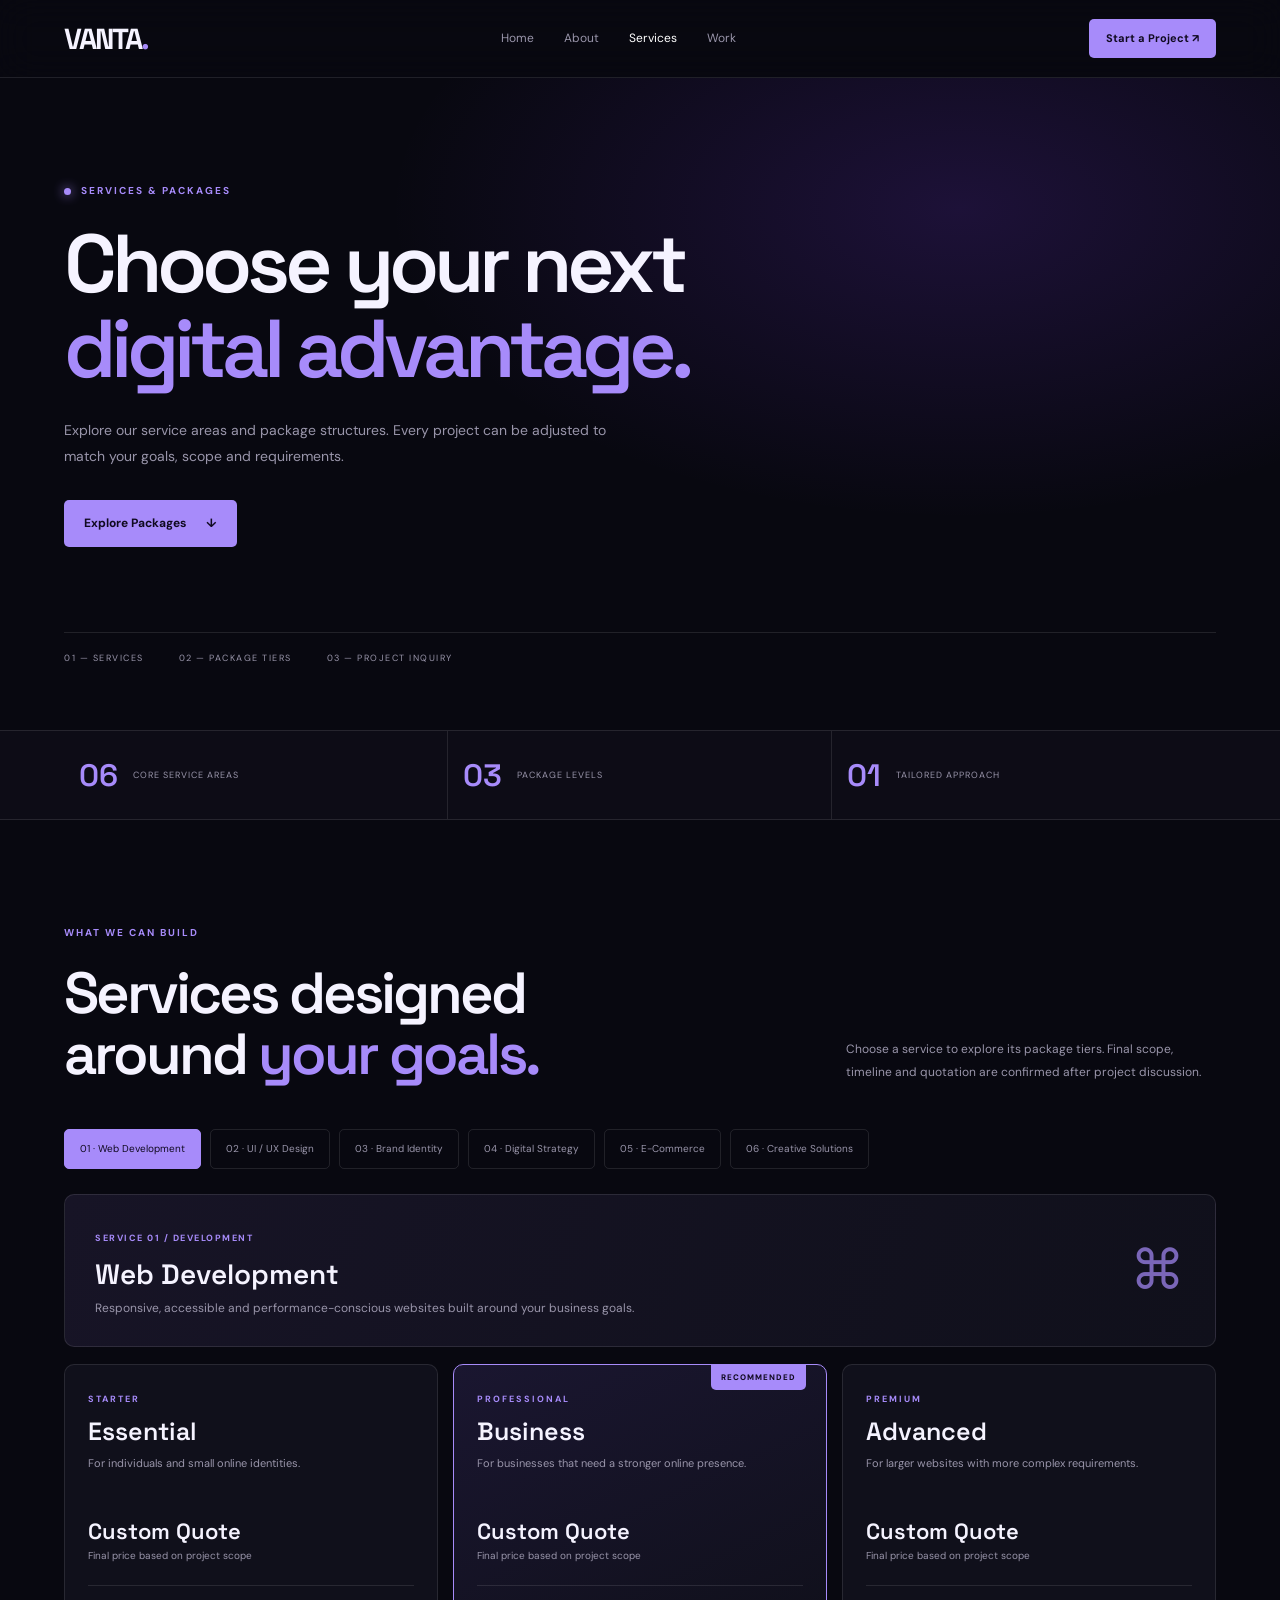
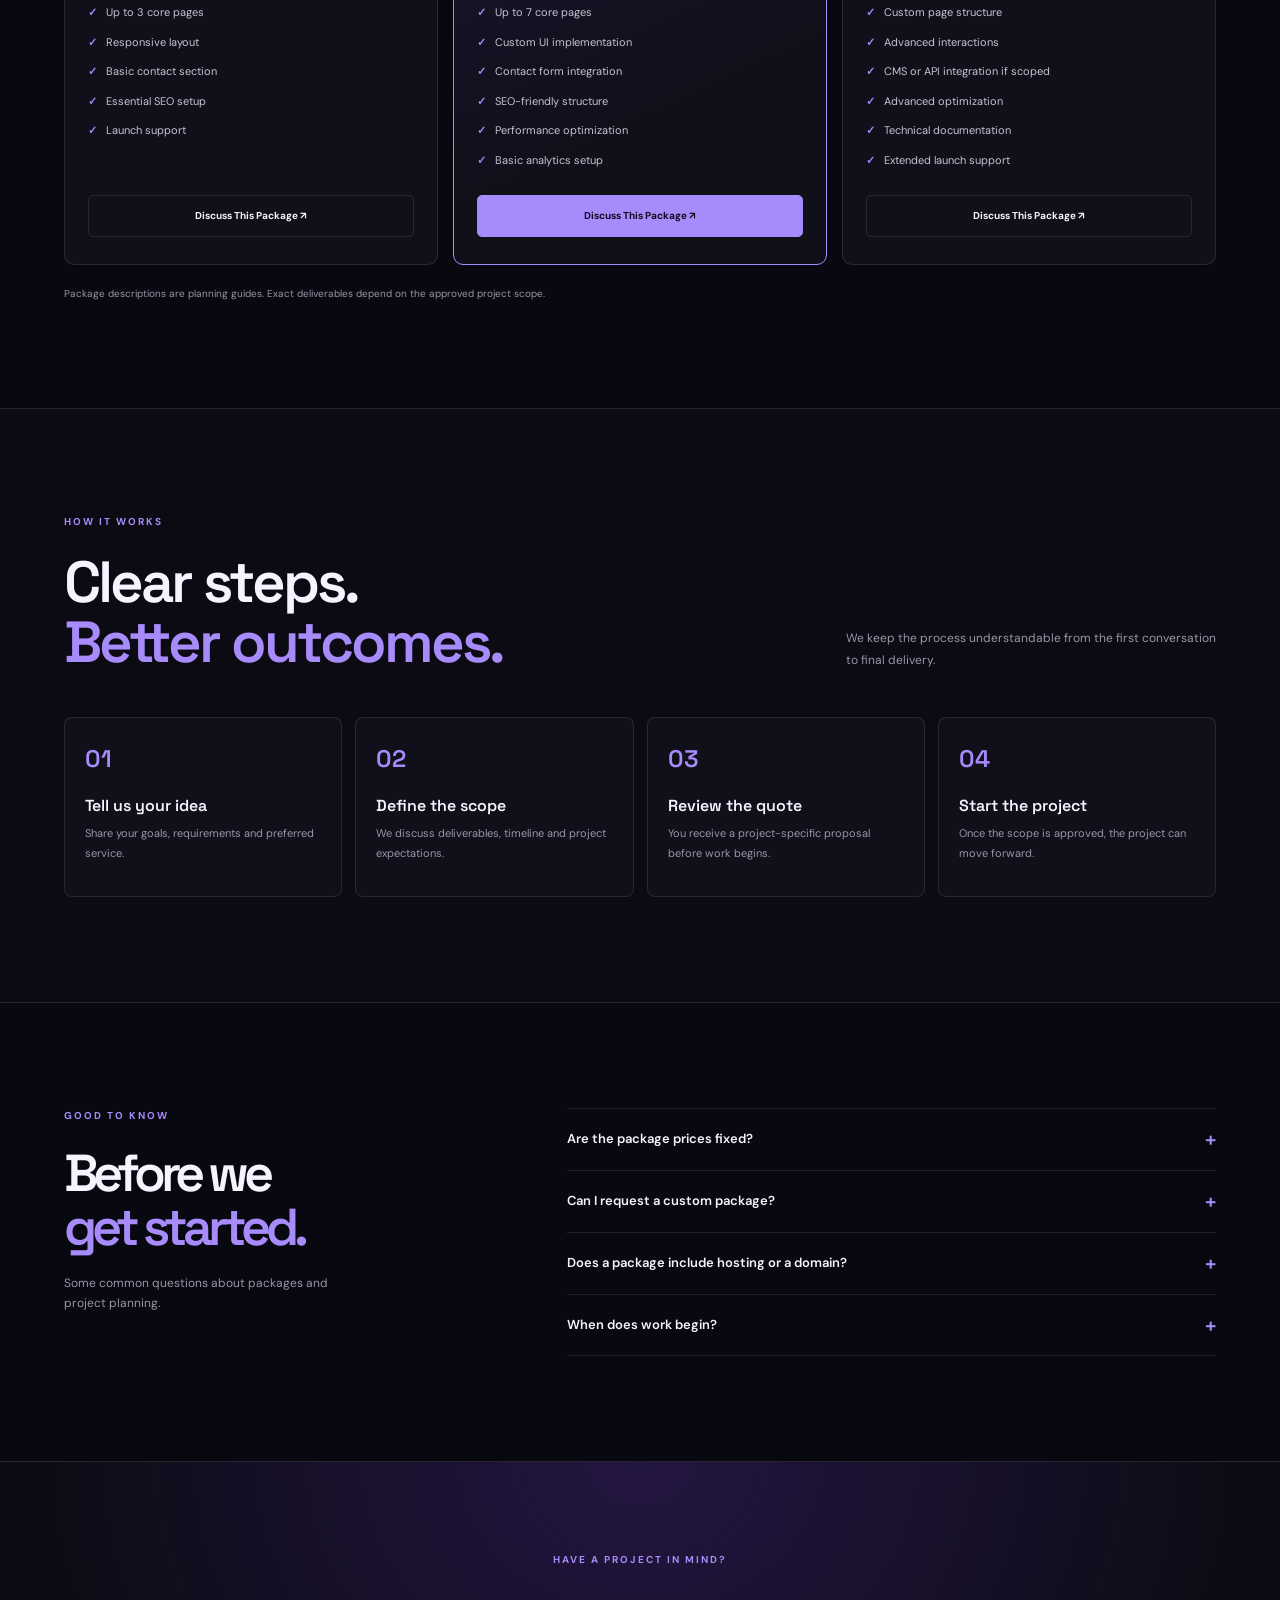
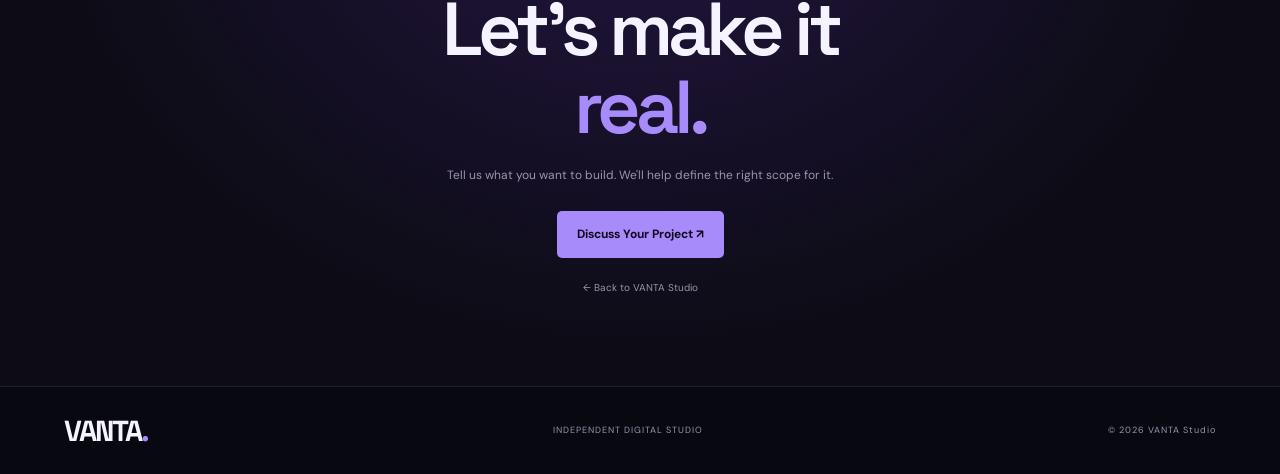
==== packages.html @ 41acab45 "feat: add services and interactive package selection page" ====
<!DOCTYPE html>
<html lang="en">
<head>
  <meta charset="UTF-8">
  <meta name="viewport" content="width=device-width, initial-scale=1.0">
  <meta name="theme-color" content="#080810">
  <meta name="description" content="Explore VANTA Studio services and project packages.">
  <title>Services & Packages — VANTA Studio</title>
  <link rel="preconnect" href="https://fonts.googleapis.com">
  <link rel="preconnect" href="https://fonts.gstatic.com" crossorigin>
  <link href="https://fonts.googleapis.com/css2?family=DM+Sans:wght@400;500;600;700;800&family=Space+Grotesk:wght@400;500;600;700&display=swap" rel="stylesheet">
  <link rel="stylesheet" href="packages.css">
  <script src="packages.js" defer></script>
</head>
<body>
  <header class="site-header">
    <nav class="nav container">
      <a href="index.html" class="logo">VANTA<span>.</span></a>
      <div class="nav-links">
        <a href="index.html">Home</a>
        <a href="index.html#about">About</a>
        <a href="index.html#services" class="active">Services</a>
        <a href="index.html#work">Work</a>
      </div>
      <a class="nav-cta" href="index.html#contact">Start a Project ↗</a>
    </nav>
  </header>

  <main>
    <section class="page-hero">
      <div class="container">
        <div class="eyebrow"><span></span> SERVICES & PACKAGES</div>
        <h1>Choose your next<br><span>digital advantage.</span></h1>
        <p>Explore our service areas and package structures. Every project can be adjusted to match your goals, scope and requirements.</p>
        <a href="#services" class="primary-button">Explore Packages <span>↓</span></a>
        <div class="hero-meta">
          <span>01 — SERVICES</span>
          <span>02 — PACKAGE TIERS</span>
          <span>03 — PROJECT INQUIRY</span>
        </div>
      </div>
    </section>

    <section class="intro-strip">
      <div class="container intro-grid">
        <div><span class="intro-number">06</span><span>CORE SERVICE AREAS</span></div>
        <div><span class="intro-number">03</span><span>PACKAGE LEVELS</span></div>
        <div><span class="intro-number">01</span><span>TAILORED APPROACH</span></div>
      </div>
    </section>

    <section class="services-section" id="services">
      <div class="container">
        <div class="section-heading">
          <div>
            <div class="eyebrow">WHAT WE CAN BUILD</div>
            <h2>Services designed<br>around <span>your goals.</span></h2>
          </div>
          <p>Choose a service to explore its package tiers. Final scope, timeline and quotation are confirmed after project discussion.</p>
        </div>

        <div class="service-tabs" role="tablist" aria-label="Choose a service">
          <button class="service-tab active" data-service="web" role="tab" aria-selected="true">01 · Web Development</button>
          <button class="service-tab" data-service="uiux" role="tab" aria-selected="false">02 · UI / UX Design</button>
          <button class="service-tab" data-service="brand" role="tab" aria-selected="false">03 · Brand Identity</button>
          <button class="service-tab" data-service="strategy" role="tab" aria-selected="false">04 · Digital Strategy</button>
          <button class="service-tab" data-service="commerce" role="tab" aria-selected="false">05 · E-Commerce</button>
          <button class="service-tab" data-service="creative" role="tab" aria-selected="false">06 · Creative Solutions</button>
        </div>

        <div class="service-intro" aria-live="polite">
          <div>
            <span class="service-kicker" id="serviceKicker">SERVICE 01 / DEVELOPMENT</span>
            <h3 id="serviceTitle">Web Development</h3>
            <p id="serviceDescription">Responsive, accessible and performance-conscious websites built around your business goals.</p>
          </div>
          <span class="service-symbol" id="serviceSymbol">⌘</span>
        </div>

        <div class="package-grid" id="packageGrid">
          <!-- Package cards are rendered by packages.js -->
        </div>

        <p class="package-note">Package descriptions are planning guides. Exact deliverables depend on the approved project scope.</p>
      </div>
    </section>

    <section class="how-section">
      <div class="container">
        <div class="section-heading">
          <div>
            <div class="eyebrow">HOW IT WORKS</div>
            <h2>Clear steps.<br><span>Better outcomes.</span></h2>
          </div>
          <p>We keep the process understandable from the first conversation to final delivery.</p>
        </div>
        <div class="steps-grid">
          <article class="step-card"><span>01</span><h3>Tell us your idea</h3><p>Share your goals, requirements and preferred service.</p></article>
          <article class="step-card"><span>02</span><h3>Define the scope</h3><p>We discuss deliverables, timeline and project expectations.</p></article>
          <article class="step-card"><span>03</span><h3>Review the quote</h3><p>You receive a project-specific proposal before work begins.</p></article>
          <article class="step-card"><span>04</span><h3>Start the project</h3><p>Once the scope is approved, the project can move forward.</p></article>
        </div>
      </div>
    </section>

    <section class="faq-section">
      <div class="container faq-layout">
        <div>
          <div class="eyebrow">GOOD TO KNOW</div>
          <h2>Before we<br><span>get started.</span></h2>
          <p>Some common questions about packages and project planning.</p>
        </div>
        <div class="faq-list">
          <details>
            <summary>Are the package prices fixed?</summary>
            <p>No. Pricing is currently provided through a custom quotation. Final cost depends on scope, complexity, content and integrations.</p>
          </details>
          <details>
            <summary>Can I request a custom package?</summary>
            <p>Yes. You can describe your requirements and request a combination of deliverables suited to your project.</p>
          </details>
          <details>
            <summary>Does a package include hosting or a domain?</summary>
            <p>Not by default. Hosting, domain registration, paid services and third-party subscriptions should be discussed and quoted separately.</p>
          </details>
          <details>
            <summary>When does work begin?</summary>
            <p>Work should begin only after the scope, deliverables, timeline, responsibilities and payment terms have been agreed.</p>
          </details>
        </div>
      </div>
    </section>

    <section class="final-cta">
      <div class="container cta-inner">
        <div class="eyebrow">HAVE A PROJECT IN MIND?</div>
        <h2>Let's make it<br><span>real.</span></h2>
        <p>Tell us what you want to build. We'll help define the right scope for it.</p>
        <a href="index.html#contact" class="primary-button">Discuss Your Project ↗</a>
        <a href="index.html" class="back-link">← Back to VANTA Studio</a>
      </div>
    </section>
  </main>

  <footer class="footer">
    <div class="container footer-inner">
      <a href="index.html" class="logo">VANTA<span>.</span></a>
      <span>INDEPENDENT DIGITAL STUDIO</span>
      <span>© <span id="year"></span> VANTA Studio</span>
    </div>
  </footer>
</body>
</html>
---- packages.css ----
:root {
  --bg: #080810;
  --surface: #10101b;
  --surface-2: #171625;
  --text: #f5f3ff;
  --muted: #9995aa;
  --accent: #a78bfa;
  --accent-dark: #7c3aed;
  --border: rgba(255,255,255,.1);
  --heading: "Space Grotesk", sans-serif;
  --body: "DM Sans", sans-serif;
}

* { box-sizing: border-box; margin: 0; padding: 0; }
html { scroll-behavior: smooth; scroll-padding-top: 90px; }
body { background: var(--bg); color: var(--text); font-family: var(--body); line-height: 1.6; }
a { color: inherit; text-decoration: none; }
button { font: inherit; cursor: pointer; }
.container { width: min(1160px, 90%); margin: auto; }
span { color: inherit; }

.site-header {
  height: 78px; position: sticky; top: 0; z-index: 20;
  background: rgba(8,8,16,.88); backdrop-filter: blur(18px);
  border-bottom: 1px solid var(--border);
}
.nav { height: 100%; display: flex; align-items: center; justify-content: space-between; }
.logo { font: 700 29px var(--heading); letter-spacing: -2px; }
.logo span { color: var(--accent); }
.nav-links { display: flex; gap: 30px; }
.nav-links a { color: var(--muted); font-size: 12px; transition: .2s; }
.nav-links a:hover,.nav-links a.active { color: white; }
.nav-cta { padding: 11px 17px; border-radius: 5px; background: var(--accent); color: #100a20; font-size: 11px; font-weight: 700; }

.page-hero {
  padding: 105px 0 65px;
  background: radial-gradient(ellipse at 75% 20%,rgba(124,58,237,.18),transparent 42%);
}
.eyebrow { color: var(--accent); font-size: 10px; letter-spacing: 2px; font-weight: 700; margin-bottom: 22px; }
.page-hero .eyebrow { display: flex; align-items: center; gap: 10px; }
.page-hero .eyebrow span { width: 7px; height: 7px; border-radius: 50%; background: var(--accent); box-shadow: 0 0 12px var(--accent); }
.page-hero h1,.section-heading h2,.faq-layout h2,.cta-inner h2 {
  font: 600 clamp(48px,7vw,82px)/1.04 var(--heading);
  letter-spacing: -5px;
}
.page-hero h1 > span,.section-heading h2 > span,.faq-layout h2 > span,.cta-inner h2 > span {
  color: var(--accent);
}
.page-hero > .container > p { max-width: 570px; color: var(--muted); font-size: 14px; line-height: 1.9; margin: 25px 0 30px; }

.primary-button {
  display: inline-flex; align-items: center; gap: 20px;
  background: var(--accent); color: #100a20; border-radius: 5px;
  padding: 14px 20px; font-size: 12px; font-weight: 700;
  transition: .25s;
}
.primary-button:hover { background: #c4b5fd; transform: translateY(-3px); }

.hero-meta { display: flex; flex-wrap: wrap; gap: 35px; margin-top: 85px; padding-top: 18px; border-top: 1px solid var(--border); }
.hero-meta span { font-size: 9px; letter-spacing: 1.5px; color: var(--muted); }

.intro-strip { border-block: 1px solid var(--border); background: #0d0c16; }
.intro-grid { display: grid; grid-template-columns: repeat(3,1fr); }
.intro-grid > div { padding: 24px 15px; display: flex; align-items: center; gap: 15px; border-right: 1px solid var(--border); }
.intro-grid > div:last-child { border: 0; }
.intro-number { font: 600 31px var(--heading); color: var(--accent); }
.intro-grid > div > span:last-child { color: var(--muted); font-size: 9px; letter-spacing: 1px; }

.services-section,.how-section,.faq-section { padding: 105px 0; }
.section-heading { display: flex; align-items: end; justify-content: space-between; gap: 35px; margin-bottom: 45px; }
.section-heading h2 { font-size: clamp(39px,5vw,58px); letter-spacing: -3px; }
.section-heading > p { color: var(--muted); max-width: 370px; font-size: 12px; line-height: 1.9; }

.service-tabs { display: flex; flex-wrap: wrap; gap: 9px; margin-bottom: 25px; }
.service-tab { padding: 11px 15px; background: transparent; border: 1px solid var(--border); color: var(--muted); border-radius: 5px; font-size: 10px; transition: .2s; }
.service-tab:hover,.service-tab.active { background: var(--accent); color: #100a20; border-color: var(--accent); }

.service-intro {
  background: linear-gradient(110deg,#171426,#10101b);
  border: 1px solid var(--border); border-radius: 10px;
  padding: 28px 30px; display: flex; justify-content: space-between;
  align-items: center; gap: 20px; margin-bottom: 17px;
}
.service-kicker { color: var(--accent); font-size: 9px; letter-spacing: 1.5px; font-weight: 700; }
.service-intro h3 { font: 600 28px var(--heading); margin: 7px 0; }
.service-intro p { color: var(--muted); font-size: 12px; max-width: 620px; }
.service-symbol { font-size: 55px; color: var(--accent); opacity: .7; }

.package-grid { display: grid; grid-template-columns: repeat(3,1fr); gap: 15px; }
.package-card {
  position: relative; background: var(--surface); border: 1px solid var(--border);
  border-radius: 10px; padding: 27px 23px; display: flex; flex-direction: column;
  min-height: 440px; transition: .25s;
}
.package-card:hover { transform: translateY(-5px); border-color: rgba(167,139,250,.55); }
.package-card.featured { border-color: var(--accent); background: linear-gradient(155deg,#1a1630,#10101b 65%); }
.package-badge { position: absolute; top: 0; right: 20px; background: var(--accent); color: #100a20; font-size: 8px; font-weight: 800; letter-spacing: 1px; padding: 6px 10px; border-radius: 0 0 5px 5px; }
.package-tier { color: var(--accent); font-size: 9px; font-weight: 700; letter-spacing: 2px; }
.package-card h4 { font: 600 25px var(--heading); margin-top: 9px; }
.package-description { color: var(--muted); font-size: 11px; min-height: 42px; margin-top: 8px; }
.package-price { font: 600 22px var(--heading); margin: 20px 0 5px; }
.package-price small { display: block; font: 10px var(--body); color: var(--muted); margin-top: 4px; }
.package-divider { height: 1px; background: var(--border); margin: 18px 0; }
.package-includes { list-style: none; display: grid; gap: 12px; margin-bottom: 25px; }
.package-includes li { color: #c7c3d2; font-size: 11px; display: flex; gap: 9px; }
.package-includes li::before { content: "✓"; color: var(--accent); font-weight: 800; }
.package-action { display: block; text-align: center; margin-top: auto; border: 1px solid var(--border); padding: 12px; border-radius: 5px; font-size: 10px; font-weight: 700; transition: .2s; }
.package-action:hover,.featured .package-action { background: var(--accent); border-color: var(--accent); color: #100a20; }
.package-note { color: var(--muted); font-size: 10px; margin-top: 20px; line-height: 1.8; }

.how-section { background: #0c0b14; border-block: 1px solid var(--border); }
.steps-grid { display: grid; grid-template-columns: repeat(4,1fr); gap: 13px; }
.step-card { padding: 25px 20px; border: 1px solid var(--border); background: var(--surface); border-radius: 8px; min-height: 180px; }
.step-card > span { color: var(--accent); font: 600 24px var(--heading); }
.step-card h3 { font: 600 16px var(--heading); margin: 20px 0 8px; }
.step-card p { color: var(--muted); font-size: 11px; line-height: 1.8; }

.faq-layout { display: grid; grid-template-columns: .8fr 1.2fr; gap: 70px; }
.faq-layout h2 { font-size: 52px; }
.faq-layout > div:first-child > p { color: var(--muted); font-size: 12px; margin-top: 20px; max-width: 300px; }
.faq-list details { border-bottom: 1px solid var(--border); padding: 20px 0; }
.faq-list details:first-child { border-top: 1px solid var(--border); }
.faq-list summary { list-style: none; cursor: pointer; font-size: 13px; font-weight: 600; display: flex; justify-content: space-between; gap: 20px; }
.faq-list summary::-webkit-details-marker { display: none; }
.faq-list summary::after { content: "+"; color: var(--accent); font-size: 20px; line-height: 1; }
.faq-list details[open] summary::after { content: "−"; }
.faq-list details p { color: var(--muted); font-size: 11px; line-height: 1.9; padding-top: 13px; max-width: 600px; }

.final-cta { padding: 90px 0; background: radial-gradient(ellipse at 50% 0%,rgba(124,58,237,.2),transparent 65%),#0d0c16; text-align: center; border-top: 1px solid var(--border); }
.cta-inner h2 { font-size: clamp(48px,7vw,75px); }
.cta-inner > p { color: var(--muted); font-size: 12px; margin: 20px auto 25px; max-width: 420px; }
.back-link { display: block; margin-top: 22px; color: var(--muted); font-size: 10px; }
.back-link:hover { color: white; }

.footer { border-top: 1px solid var(--border); padding: 25px 0; }
.footer-inner { display: flex; align-items: center; justify-content: space-between; gap: 15px; }
.footer-inner > span { color: var(--muted); font-size: 9px; letter-spacing: 1px; }

@media(max-width:850px) {
  .nav-links { gap: 15px; }
  .package-grid { grid-template-columns: 1fr 1fr; }
  .package-card:last-child { grid-column: 1 / -1; }
  .steps-grid { grid-template-columns: 1fr 1fr; }
  .faq-layout { gap: 35px; }
}
@media(max-width:600px) {
  .site-header { height: 68px; }
  .nav-links { display: none; }
  .logo { font-size: 26px; }
  .nav-cta { font-size: 10px; padding: 10px 12px; }
  .page-hero { padding: 75px 0 45px; }
  .page-hero h1 { font-size: 52px; letter-spacing: -3px; }
  .hero-meta { margin-top: 55px; gap: 14px 22px; }
  .intro-grid { grid-template-columns: 1fr; }
  .intro-grid > div { border-right: 0; border-bottom: 1px solid var(--border); padding: 15px 5px; }
  .intro-grid > div:last-child { border-bottom: 0; }
  .services-section,.how-section,.faq-section { padding: 75px 0; }
  .section-heading { display: block; }
  .section-heading > p { margin-top: 18px; }
  .section-heading h2 { font-size: 42px; }
  .service-tabs { display: grid; grid-template-columns: 1fr 1fr; }
  .service-tab { text-align: left; line-height: 1.5; }
  .service-intro { padding: 22px 18px; }
  .service-intro h3 { font-size: 23px; }
  .service-symbol { font-size: 38px; }
  .package-grid { grid-template-columns: 1fr; }
  .package-card:last-child { grid-column: auto; }
  .package-card { min-height: auto; }
  .steps-grid { grid-template-columns: 1fr 1fr; }
  .faq-layout { grid-template-columns: 1fr; }
  .faq-layout h2 { font-size: 44px; }
  .footer-inner { flex-wrap: wrap; }
  .footer-inner > span { font-size: 8px; }
}
@media(max-width:380px) {
  .service-tabs { grid-template-columns: 1fr; }
  .steps-grid { grid-template-columns: 1fr; }
}
@media(prefers-reduced-motion:reduce) {
  *,*::before,*::after { scroll-behavior: auto !important; transition-duration: .01ms !important; }
}
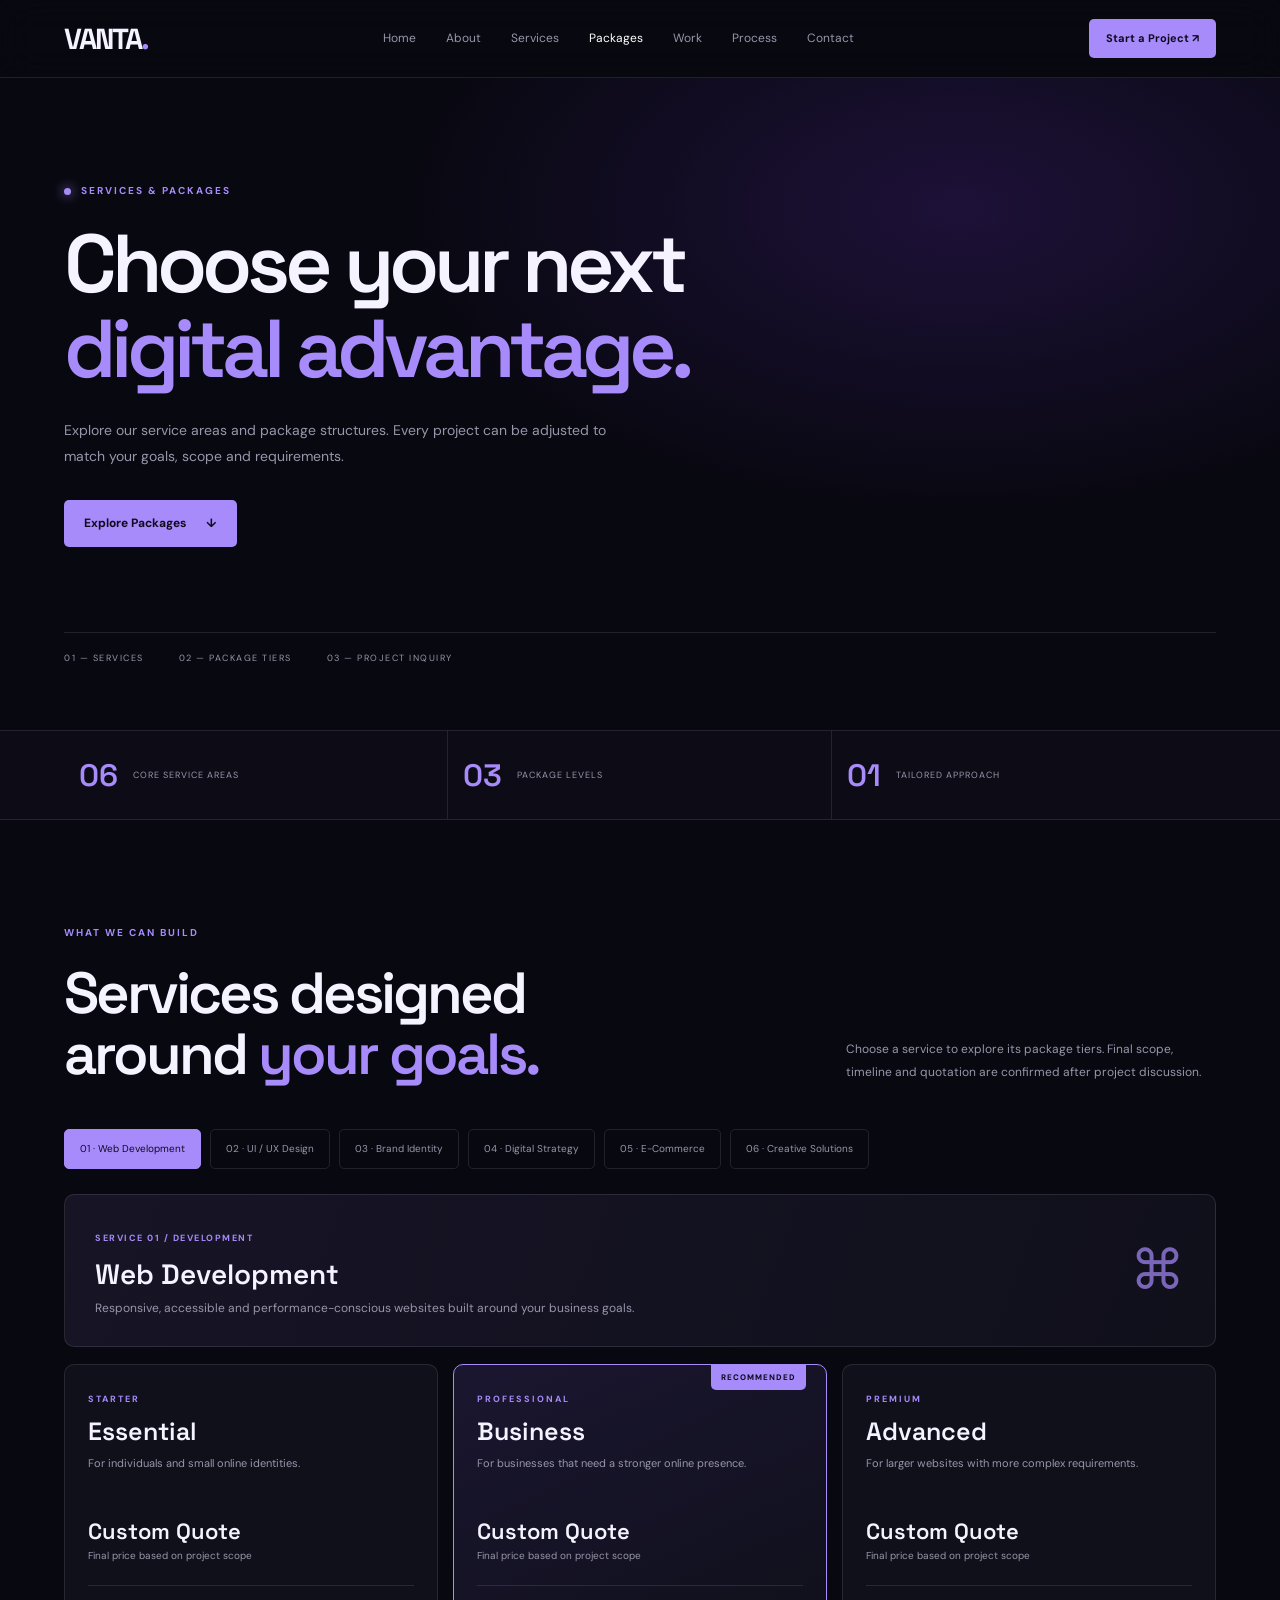
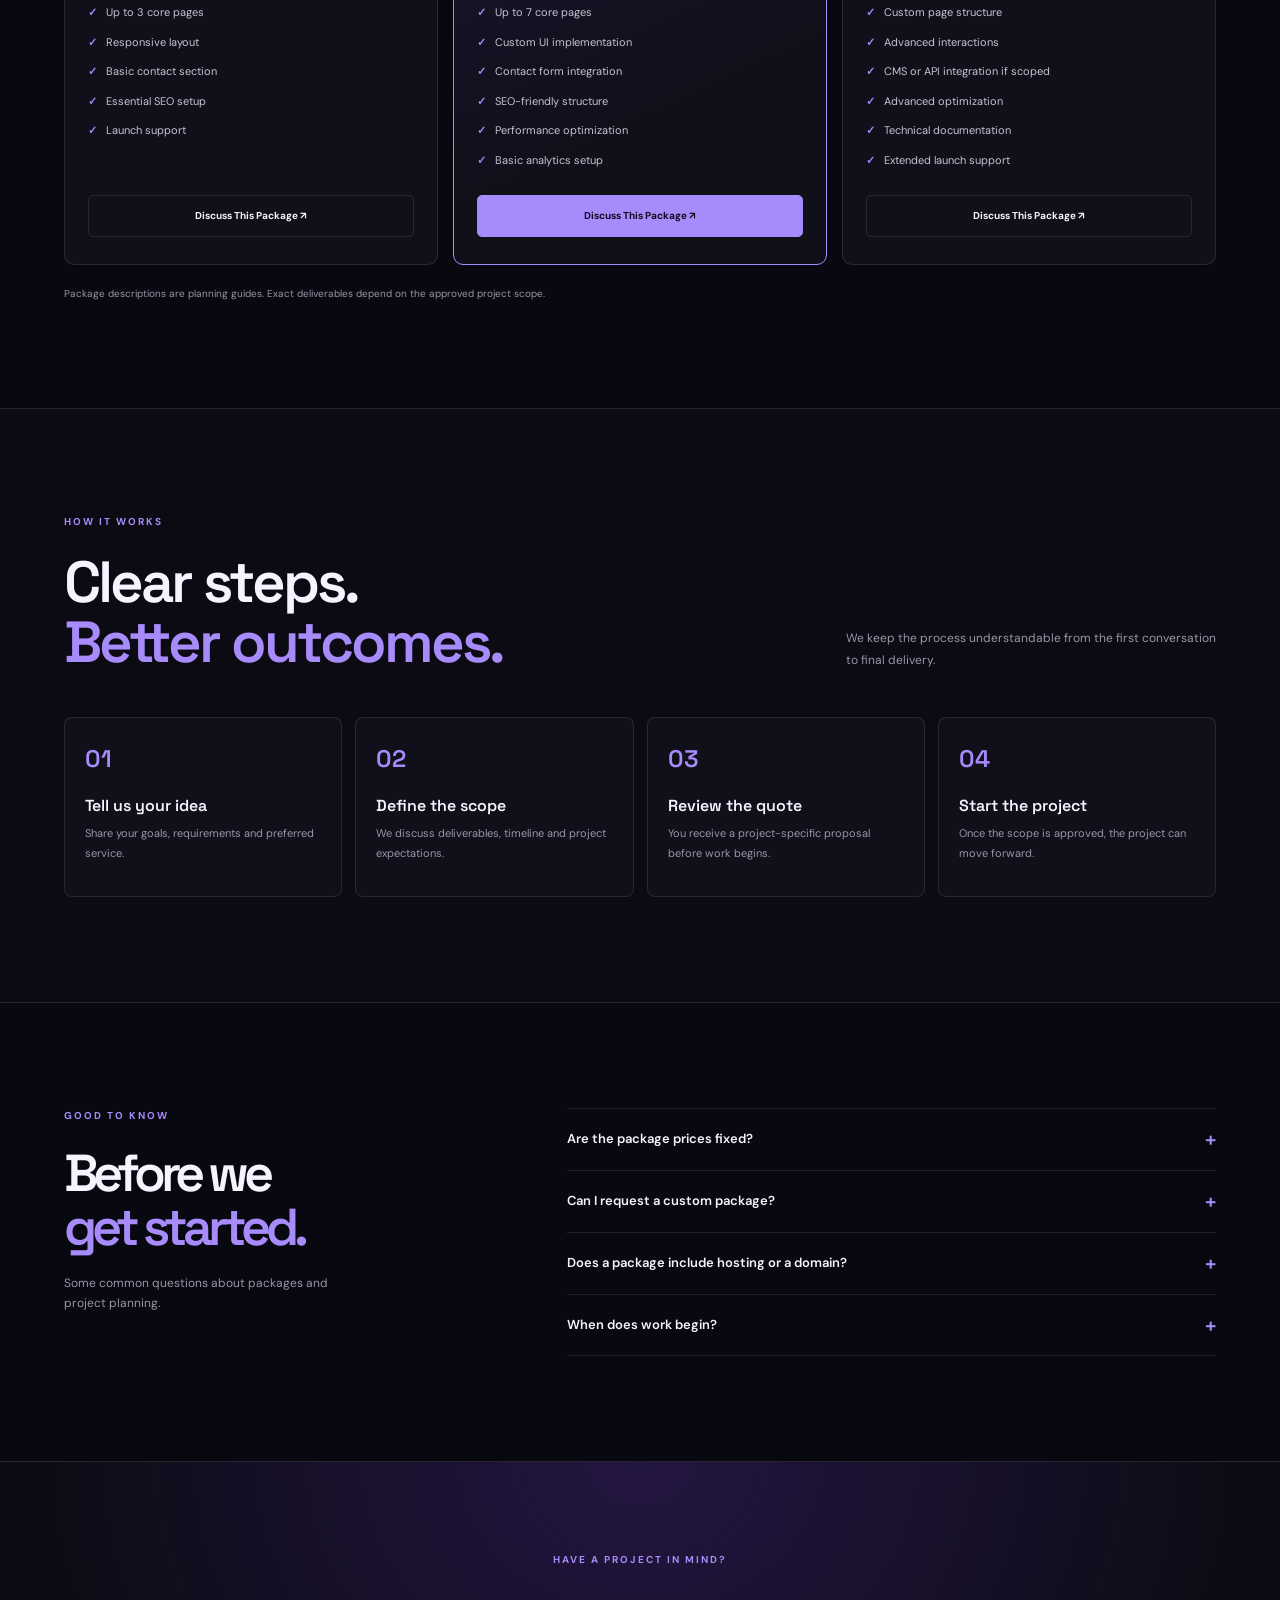
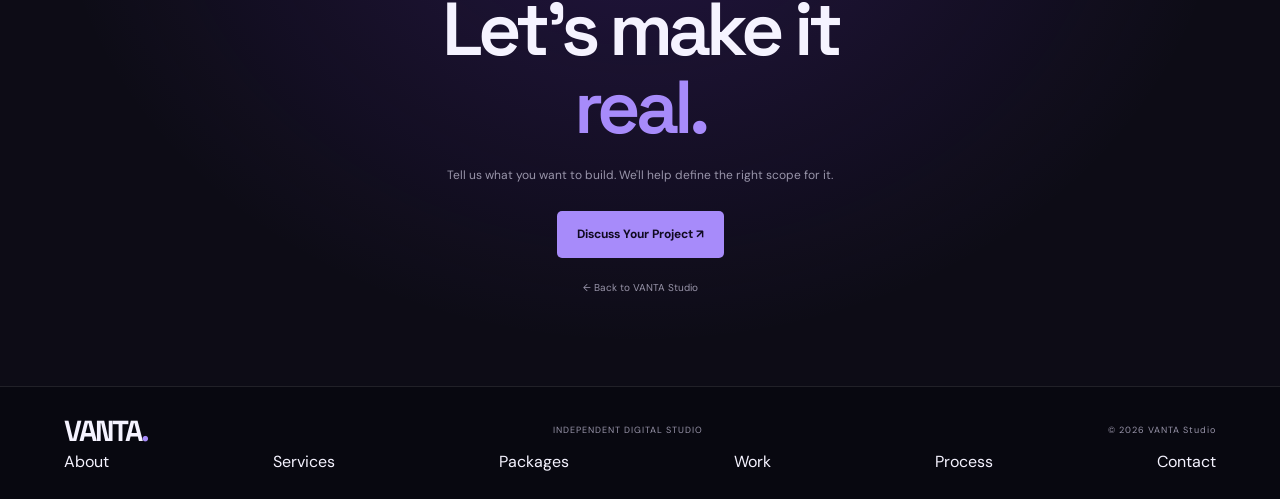
==== commit 67ebd8db: "feat: connect packages page with global website navigation" ====
--- a/packages.html
+++ b/packages.html
@@ -1,39 +1,58 @@
-
 <!DOCTYPE html>
 <html lang="en">
+
 <head>
   <meta charset="UTF-8">
   <meta name="viewport" content="width=device-width, initial-scale=1.0">
   <meta name="theme-color" content="#080810">
   <meta name="description" content="Explore VANTA Studio services and project packages.">
   <title>Services & Packages — VANTA Studio</title>
+  
   <link rel="preconnect" href="https://fonts.googleapis.com">
   <link rel="preconnect" href="https://fonts.gstatic.com" crossorigin>
   <link href="https://fonts.googleapis.com/css2?family=DM+Sans:wght@400;500;600;700;800&family=Space+Grotesk:wght@400;500;600;700&display=swap" rel="stylesheet">
+  
   <link rel="stylesheet" href="packages.css">
   <script src="packages.js" defer></script>
 </head>
+
 <body>
+  <!-- HEADER / GLOBAL NAVIGATION -->
   <header class="site-header">
     <nav class="nav container">
-      <a href="index.html" class="logo">VANTA<span>.</span></a>
+      <a href="index.html#home" class="logo">VANTA<span>.</span></a>
+      
       <div class="nav-links">
-        <a href="index.html">Home</a>
+        <a href="index.html#home">Home</a>
         <a href="index.html#about">About</a>
-        <a href="index.html#services" class="active">Services</a>
+        <a href="index.html#services">Services</a>
+        <a href="packages.html#services" class="active" aria-current="page">Packages</a>
         <a href="index.html#work">Work</a>
-      </div>
+        <a href="index.html#process">Process</a>
+        <a href="index.html#contact">Contact</a>
+      </div>
+      
       <a class="nav-cta" href="index.html#contact">Start a Project ↗</a>
     </nav>
   </header>
-
+  
   <main>
+    <!-- PAGE HERO -->
     <section class="page-hero">
       <div class="container">
         <div class="eyebrow"><span></span> SERVICES & PACKAGES</div>
+        
         <h1>Choose your next<br><span>digital advantage.</span></h1>
-        <p>Explore our service areas and package structures. Every project can be adjusted to match your goals, scope and requirements.</p>
-        <a href="#services" class="primary-button">Explore Packages <span>↓</span></a>
+        
+        <p>
+          Explore our service areas and package structures.
+          Every project can be adjusted to match your goals, scope and requirements.
+        </p>
+        
+        <a href="#services" class="primary-button">
+          Explore Packages <span>↓</span>
+        </a>
+        
         <div class="hero-meta">
           <span>01 — SERVICES</span>
           <span>02 — PACKAGE TIERS</span>
@@ -41,15 +60,28 @@
         </div>
       </div>
     </section>
-
+    
+    <!-- OVERVIEW -->
     <section class="intro-strip">
       <div class="container intro-grid">
-        <div><span class="intro-number">06</span><span>CORE SERVICE AREAS</span></div>
-        <div><span class="intro-number">03</span><span>PACKAGE LEVELS</span></div>
-        <div><span class="intro-number">01</span><span>TAILORED APPROACH</span></div>
-      </div>
-    </section>
-
+        <div>
+          <span class="intro-number">06</span>
+          <span>CORE SERVICE AREAS</span>
+        </div>
+        
+        <div>
+          <span class="intro-number">03</span>
+          <span>PACKAGE LEVELS</span>
+        </div>
+        
+        <div>
+          <span class="intro-number">01</span>
+          <span>TAILORED APPROACH</span>
+        </div>
+      </div>
+    </section>
+    
+    <!-- SERVICES AND PACKAGES -->
     <section class="services-section" id="services">
       <div class="container">
         <div class="section-heading">
@@ -57,98 +89,200 @@
             <div class="eyebrow">WHAT WE CAN BUILD</div>
             <h2>Services designed<br>around <span>your goals.</span></h2>
           </div>
-          <p>Choose a service to explore its package tiers. Final scope, timeline and quotation are confirmed after project discussion.</p>
-        </div>
-
+          
+          <p>
+            Choose a service to explore its package tiers.
+            Final scope, timeline and quotation are confirmed after project discussion.
+          </p>
+        </div>
+        
+        <!-- SERVICE SELECTOR -->
         <div class="service-tabs" role="tablist" aria-label="Choose a service">
-          <button class="service-tab active" data-service="web" role="tab" aria-selected="true">01 · Web Development</button>
-          <button class="service-tab" data-service="uiux" role="tab" aria-selected="false">02 · UI / UX Design</button>
-          <button class="service-tab" data-service="brand" role="tab" aria-selected="false">03 · Brand Identity</button>
-          <button class="service-tab" data-service="strategy" role="tab" aria-selected="false">04 · Digital Strategy</button>
-          <button class="service-tab" data-service="commerce" role="tab" aria-selected="false">05 · E-Commerce</button>
-          <button class="service-tab" data-service="creative" role="tab" aria-selected="false">06 · Creative Solutions</button>
-        </div>
-
+          <button class="service-tab active" data-service="web" role="tab" aria-selected="true">
+            01 · Web Development
+          </button>
+          
+          <button class="service-tab" data-service="uiux" role="tab" aria-selected="false">
+            02 · UI / UX Design
+          </button>
+          
+          <button class="service-tab" data-service="brand" role="tab" aria-selected="false">
+            03 · Brand Identity
+          </button>
+          
+          <button class="service-tab" data-service="strategy" role="tab" aria-selected="false">
+            04 · Digital Strategy
+          </button>
+          
+          <button class="service-tab" data-service="commerce" role="tab" aria-selected="false">
+            05 · E-Commerce
+          </button>
+          
+          <button class="service-tab" data-service="creative" role="tab" aria-selected="false">
+            06 · Creative Solutions
+          </button>
+        </div>
+        
+        <!-- SELECTED SERVICE -->
         <div class="service-intro" aria-live="polite">
           <div>
-            <span class="service-kicker" id="serviceKicker">SERVICE 01 / DEVELOPMENT</span>
+            <span class="service-kicker" id="serviceKicker">
+              SERVICE 01 / DEVELOPMENT
+            </span>
+            
             <h3 id="serviceTitle">Web Development</h3>
-            <p id="serviceDescription">Responsive, accessible and performance-conscious websites built around your business goals.</p>
+            
+            <p id="serviceDescription">
+              Responsive, accessible and performance-conscious websites built around your business goals.
+            </p>
           </div>
+          
           <span class="service-symbol" id="serviceSymbol">⌘</span>
         </div>
-
+        
+        <!-- PACKAGE CARDS -->
         <div class="package-grid" id="packageGrid">
           <!-- Package cards are rendered by packages.js -->
         </div>
-
-        <p class="package-note">Package descriptions are planning guides. Exact deliverables depend on the approved project scope.</p>
-      </div>
-    </section>
-
-    <section class="how-section">
+        
+        <p class="package-note">
+          Package descriptions are planning guides.
+          Exact deliverables depend on the approved project scope.
+        </p>
+      </div>
+    </section>
+    
+    <!-- PROJECT PROCESS -->
+    <section class="how-section" id="process">
       <div class="container">
         <div class="section-heading">
           <div>
             <div class="eyebrow">HOW IT WORKS</div>
             <h2>Clear steps.<br><span>Better outcomes.</span></h2>
           </div>
-          <p>We keep the process understandable from the first conversation to final delivery.</p>
-        </div>
+          
+          <p>
+            We keep the process understandable from the first conversation to final delivery.
+          </p>
+        </div>
+        
         <div class="steps-grid">
-          <article class="step-card"><span>01</span><h3>Tell us your idea</h3><p>Share your goals, requirements and preferred service.</p></article>
-          <article class="step-card"><span>02</span><h3>Define the scope</h3><p>We discuss deliverables, timeline and project expectations.</p></article>
-          <article class="step-card"><span>03</span><h3>Review the quote</h3><p>You receive a project-specific proposal before work begins.</p></article>
-          <article class="step-card"><span>04</span><h3>Start the project</h3><p>Once the scope is approved, the project can move forward.</p></article>
-        </div>
-      </div>
-    </section>
-
-    <section class="faq-section">
+          <article class="step-card">
+            <span>01</span>
+            <h3>Tell us your idea</h3>
+            <p>Share your goals, requirements and preferred service.</p>
+          </article>
+          
+          <article class="step-card">
+            <span>02</span>
+            <h3>Define the scope</h3>
+            <p>We discuss deliverables, timeline and project expectations.</p>
+          </article>
+          
+          <article class="step-card">
+            <span>03</span>
+            <h3>Review the quote</h3>
+            <p>You receive a project-specific proposal before work begins.</p>
+          </article>
+          
+          <article class="step-card">
+            <span>04</span>
+            <h3>Start the project</h3>
+            <p>Once the scope is approved, the project can move forward.</p>
+          </article>
+        </div>
+      </div>
+    </section>
+    
+    <!-- FAQ -->
+    <section class="faq-section" id="faq">
       <div class="container faq-layout">
         <div>
           <div class="eyebrow">GOOD TO KNOW</div>
           <h2>Before we<br><span>get started.</span></h2>
           <p>Some common questions about packages and project planning.</p>
         </div>
+        
         <div class="faq-list">
           <details>
             <summary>Are the package prices fixed?</summary>
-            <p>No. Pricing is currently provided through a custom quotation. Final cost depends on scope, complexity, content and integrations.</p>
-          </details>
+            <p>
+              No. Pricing is currently provided through a custom quotation.
+              Final cost depends on scope, complexity, content and integrations.
+            </p>
+          </details>
+          
           <details>
             <summary>Can I request a custom package?</summary>
-            <p>Yes. You can describe your requirements and request a combination of deliverables suited to your project.</p>
-          </details>
+            <p>
+              Yes. You can describe your requirements and request a combination
+              of deliverables suited to your project.
+            </p>
+          </details>
+          
           <details>
             <summary>Does a package include hosting or a domain?</summary>
-            <p>Not by default. Hosting, domain registration, paid services and third-party subscriptions should be discussed and quoted separately.</p>
-          </details>
+            <p>
+              Not by default. Hosting, domain registration, paid services and
+              third-party subscriptions should be discussed and quoted separately.
+            </p>
+          </details>
+          
           <details>
             <summary>When does work begin?</summary>
-            <p>Work should begin only after the scope, deliverables, timeline, responsibilities and payment terms have been agreed.</p>
-          </details>
-        </div>
-      </div>
-    </section>
-
-    <section class="final-cta">
+            <p>
+              Work should begin only after the scope, deliverables, timeline,
+              responsibilities and payment terms have been agreed.
+            </p>
+          </details>
+        </div>
+      </div>
+    </section>
+    
+    <!-- FINAL CTA -->
+    <section class="final-cta" id="contact">
       <div class="container cta-inner">
         <div class="eyebrow">HAVE A PROJECT IN MIND?</div>
+        
         <h2>Let's make it<br><span>real.</span></h2>
-        <p>Tell us what you want to build. We'll help define the right scope for it.</p>
-        <a href="index.html#contact" class="primary-button">Discuss Your Project ↗</a>
-        <a href="index.html" class="back-link">← Back to VANTA Studio</a>
+        
+        <p>
+          Tell us what you want to build.
+          We'll help define the right scope for it.
+        </p>
+        
+        <a href="index.html#contact" class="primary-button">
+          Discuss Your Project ↗
+        </a>
+        
+        <a href="index.html#home" class="back-link">
+          ← Back to VANTA Studio
+        </a>
       </div>
     </section>
   </main>
-
+  
+  <!-- FOOTER -->
   <footer class="footer">
-    <div class="container footer-inner">
-      <a href="index.html" class="logo">VANTA<span>.</span></a>
-      <span>INDEPENDENT DIGITAL STUDIO</span>
-      <span>© <span id="year"></span> VANTA Studio</span>
+    <div class="container">
+      <div class="footer-inner">
+        <a href="index.html#home" class="logo">VANTA<span>.</span></a>
+        
+        <span>INDEPENDENT DIGITAL STUDIO</span>
+        
+        <span>© <span id="year"></span> VANTA Studio</span>
+      </div>
+      
+      <div class="footer-inner page-footer-links">
+        <a href="index.html#about">About</a>
+        <a href="index.html#services">Services</a>
+        <a href="packages.html#services">Packages</a>
+        <a href="index.html#work">Work</a>
+        <a href="index.html#process">Process</a>
+        <a href="index.html#contact">Contact</a>
+      </div>
     </div>
   </footer>
 </body>
-</html>
+
+</html>
